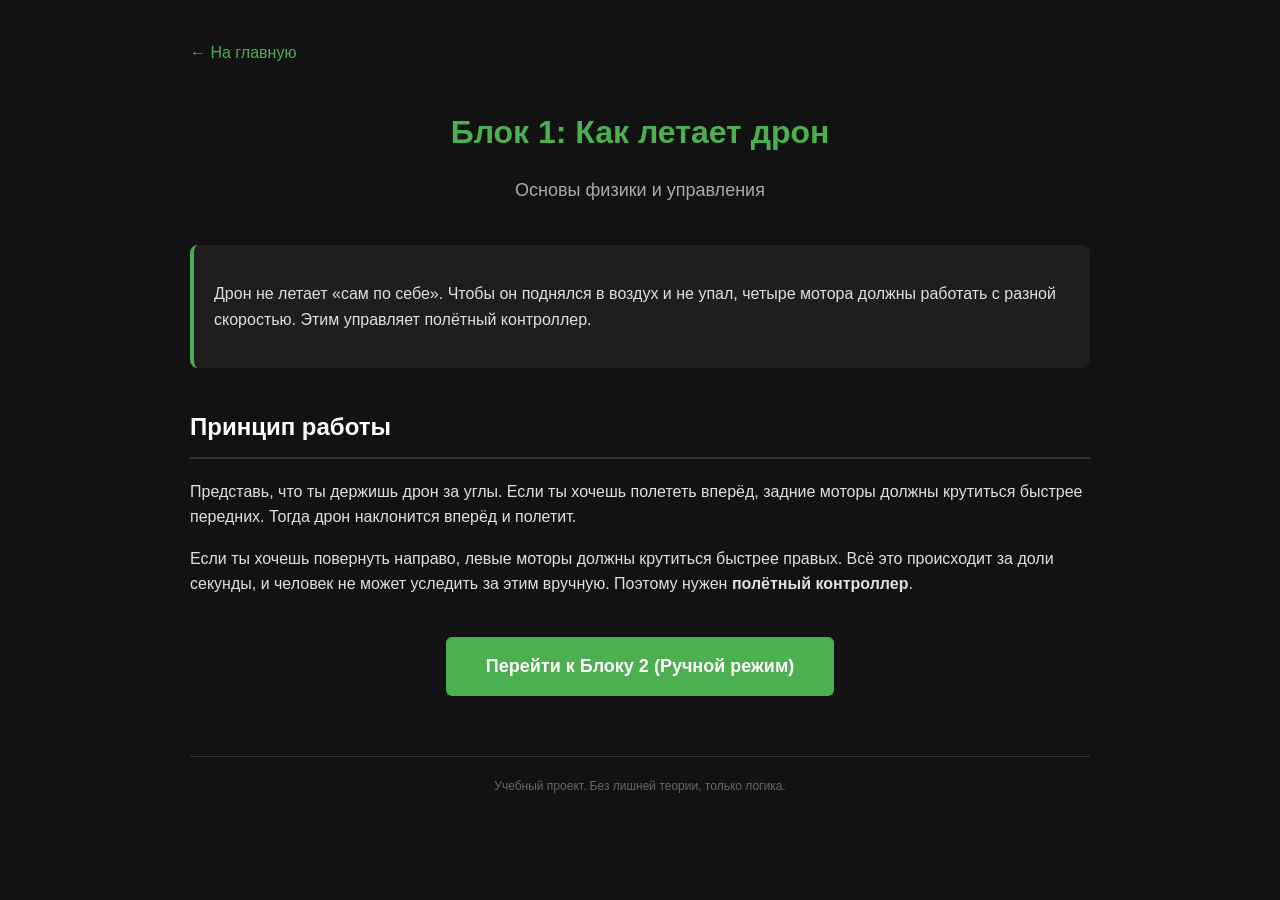
==== block1.html @ 17f0229b "Add files via upload" ====
<!DOCTYPE html>
<html lang="ru">
<head>
    <meta charset="UTF-8">
    <meta name="viewport" content="width=device-width, initial-scale=1.0">
    <title>Блок 1: Как летает дрон</title>
    <link rel="stylesheet" href="style.css">
</head>
<body>
    <div class="container">
        <!-- Кнопка назад -->
        <a href="index.html" style="color: #4CAF50; text-decoration: none; margin-bottom: 20px; display: inline-block;">← На главную</a>

        <h1>Блок 1: Как летает дрон</h1>
        <p class="subtitle">Основы физики и управления</p>

        <div class="intro-box">
            <p>Дрон не летает «сам по себе». Чтобы он поднялся в воздух и не упал, четыре мотора должны работать с разной скоростью. Этим управляет полётный контроллер.</p>
        </div>

        <h2>Принцип работы</h2>
        <p>Представь, что ты держишь дрон за углы. Если ты хочешь полететь вперёд, задние моторы должны крутиться быстрее передних. Тогда дрон наклонится вперёд и полетит.</p>
        
        <p>Если ты хочешь повернуть направо, левые моторы должны крутиться быстрее правых. Всё это происходит за доли секунды, и человек не может уследить за этим вручную. Поэтому нужен <strong>полётный контроллер</strong>.</p>

        <div class="btn-container">
            <a href="block2.html" class="btn">Перейти к Блоку 2 (Ручной режим)</a>
        </div>

        <div class="footer">
            Учебный проект. Без лишней теории, только логика.
        </div>
    </div>
</body>
</html>
---- style.css ----
/* --- ОБЩИЕ НАСТРОЙКИ --- */
body {
    font-family: 'Segoe UI', Tahoma, Geneva, Verdana, sans-serif;
    background-color: #121212;
    color: #e0e0e0;
    margin: 0;
    padding: 0;
    line-height: 1.6;
}

.container {
    max-width: 900px;
    margin: 0 auto;
    padding: 40px 20px;
}

/* --- ЗАГОЛОВКИ --- */
h1 {
    color: #4CAF50;
    text-align: center;
    font-size: 32px;
    margin-bottom: 10px;
}

.subtitle {
    text-align: center;
    color: #aaa;
    margin-bottom: 40px;
    font-size: 18px;
}

h2 {
    color: #ffffff;
    margin-top: 40px;
    border-bottom: 2px solid #333;
    padding-bottom: 10px;
}

/* --- БЛОК С ВСТУПЛЕНИЕМ --- */
.intro-box {
    background-color: #1e1e1e;
    padding: 20px;
    border-radius: 8px;
    border-left: 4px solid #4CAF50;
    margin-bottom: 40px;
}

/* --- СЕТКА КАРТОЧЕК --- */
.grid {
    display: grid;
    grid-template-columns: repeat(auto-fit, minmax(200px, 1fr));
    gap: 20px;
    margin-bottom: 40px;
}

.card {
    background-color: #1e1e1e;
    padding: 20px;
    border-radius: 8px;
    text-align: center;
    border: 1px solid #333;
    transition: transform 0.2s, border-color 0.2s;
}

.card:hover {
    transform: translateY(-5px);
    border-color: #4CAF50;
}

.card img {
    width: 100%;
    height: 120px;
    object-fit: contain;
    margin-bottom: 15px;
    background-color: #2a2a2a;
    border-radius: 4px;
    display: block;
}

.card h3 {
    color: #4CAF50;
    margin-top: 0;
}

.card p {
    font-size: 14px;
    color: #bbb;
}

/* --- КНОПКА --- */
.btn-container {
    text-align: center;
    margin-top: 40px;
}

.btn {
    display: inline-block;
    padding: 15px 40px;
    background-color: #4CAF50;
    color: white;
    text-decoration: none;
    border-radius: 6px;
    font-weight: bold;
    font-size: 18px;
    transition: background-color 0.3s;
}

.btn:hover {
    background-color: #45a049;
}

/* --- ПОДВАЛ --- */
.footer {
    margin-top: 60px;
    text-align: center;
    font-size: 12px;
    color: #666;
    border-top: 1px solid #333;
    padding-top: 20px;
}
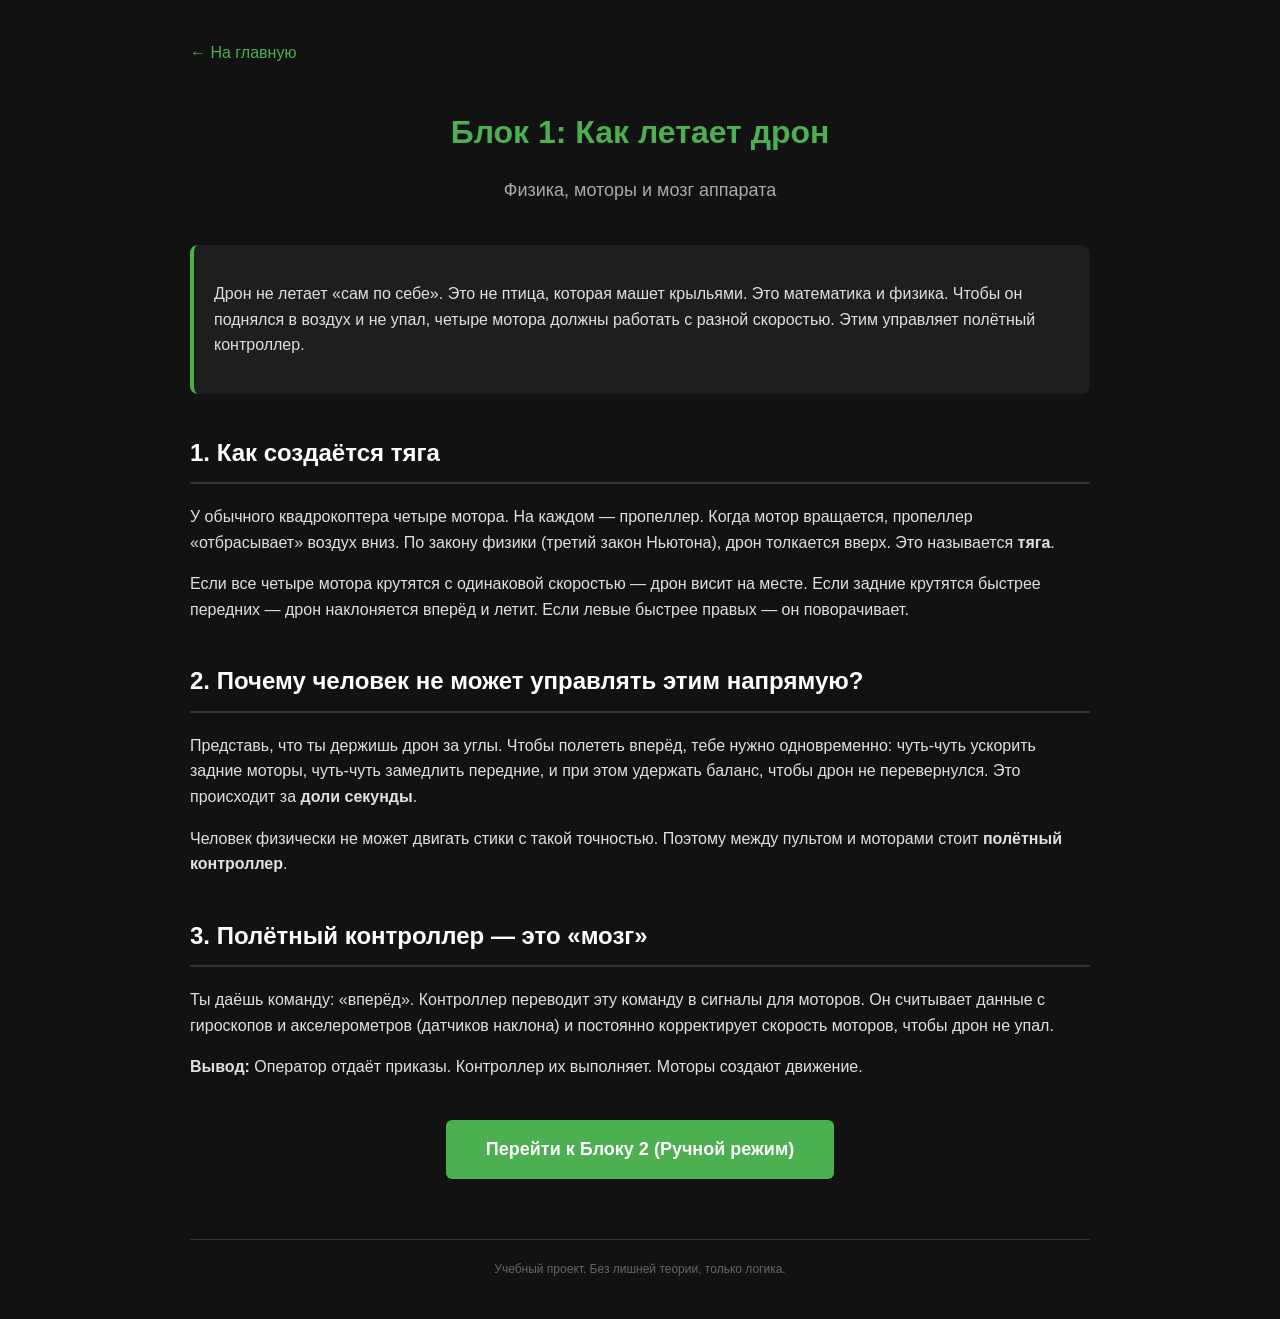
==== commit 77abcfee: "Add files via upload" ====
--- a/block1.html
+++ b/block1.html
@@ -8,28 +8,32 @@
 </head>
 <body>
     <div class="container">
-        <!-- Кнопка назад -->
         <a href="index.html" style="color: #4CAF50; text-decoration: none; margin-bottom: 20px; display: inline-block;">← На главную</a>
 
         <h1>Блок 1: Как летает дрон</h1>
-        <p class="subtitle">Основы физики и управления</p>
+        <p class="subtitle">Физика, моторы и мозг аппарата</p>
 
         <div class="intro-box">
-            <p>Дрон не летает «сам по себе». Чтобы он поднялся в воздух и не упал, четыре мотора должны работать с разной скоростью. Этим управляет полётный контроллер.</p>
+            <p>Дрон не летает «сам по себе». Это не птица, которая машет крыльями. Это математика и физика. Чтобы он поднялся в воздух и не упал, четыре мотора должны работать с разной скоростью. Этим управляет полётный контроллер.</p>
         </div>
 
-        <h2>Принцип работы</h2>
-        <p>Представь, что ты держишь дрон за углы. Если ты хочешь полететь вперёд, задние моторы должны крутиться быстрее передних. Тогда дрон наклонится вперёд и полетит.</p>
-        
-        <p>Если ты хочешь повернуть направо, левые моторы должны крутиться быстрее правых. Всё это происходит за доли секунды, и человек не может уследить за этим вручную. Поэтому нужен <strong>полётный контроллер</strong>.</p>
+        <h2>1. Как создаётся тяга</h2>
+        <p>У обычного квадрокоптера четыре мотора. На каждом — пропеллер. Когда мотор вращается, пропеллер «отбрасывает» воздух вниз. По закону физики (третий закон Ньютона), дрон толкается вверх. Это называется <strong>тяга</strong>.</p>
+        <p>Если все четыре мотора крутятся с одинаковой скоростью — дрон висит на месте. Если задние крутятся быстрее передних — дрон наклоняется вперёд и летит. Если левые быстрее правых — он поворачивает.</p>
+
+        <h2>2. Почему человек не может управлять этим напрямую?</h2>
+        <p>Представь, что ты держишь дрон за углы. Чтобы полететь вперёд, тебе нужно одновременно: чуть-чуть ускорить задние моторы, чуть-чуть замедлить передние, и при этом удержать баланс, чтобы дрон не перевернулся. Это происходит за <strong>доли секунды</strong>.</p>
+        <p>Человек физически не может двигать стики с такой точностью. Поэтому между пультом и моторами стоит <strong>полётный контроллер</strong>.</p>
+
+        <h2>3. Полётный контроллер — это «мозг»</h2>
+        <p>Ты даёшь команду: «вперёд». Контроллер переводит эту команду в сигналы для моторов. Он считывает данные с гироскопов и акселерометров (датчиков наклона) и постоянно корректирует скорость моторов, чтобы дрон не упал.</p>
+        <p><strong>Вывод:</strong> Оператор отдаёт приказы. Контроллер их выполняет. Моторы создают движение.</p>
 
         <div class="btn-container">
             <a href="block2.html" class="btn">Перейти к Блоку 2 (Ручной режим)</a>
         </div>
 
-        <div class="footer">
-            Учебный проект. Без лишней теории, только логика.
-        </div>
+        <div class="footer">Учебный проект. Без лишней теории, только логика.</div>
     </div>
 </body>
 </html>
